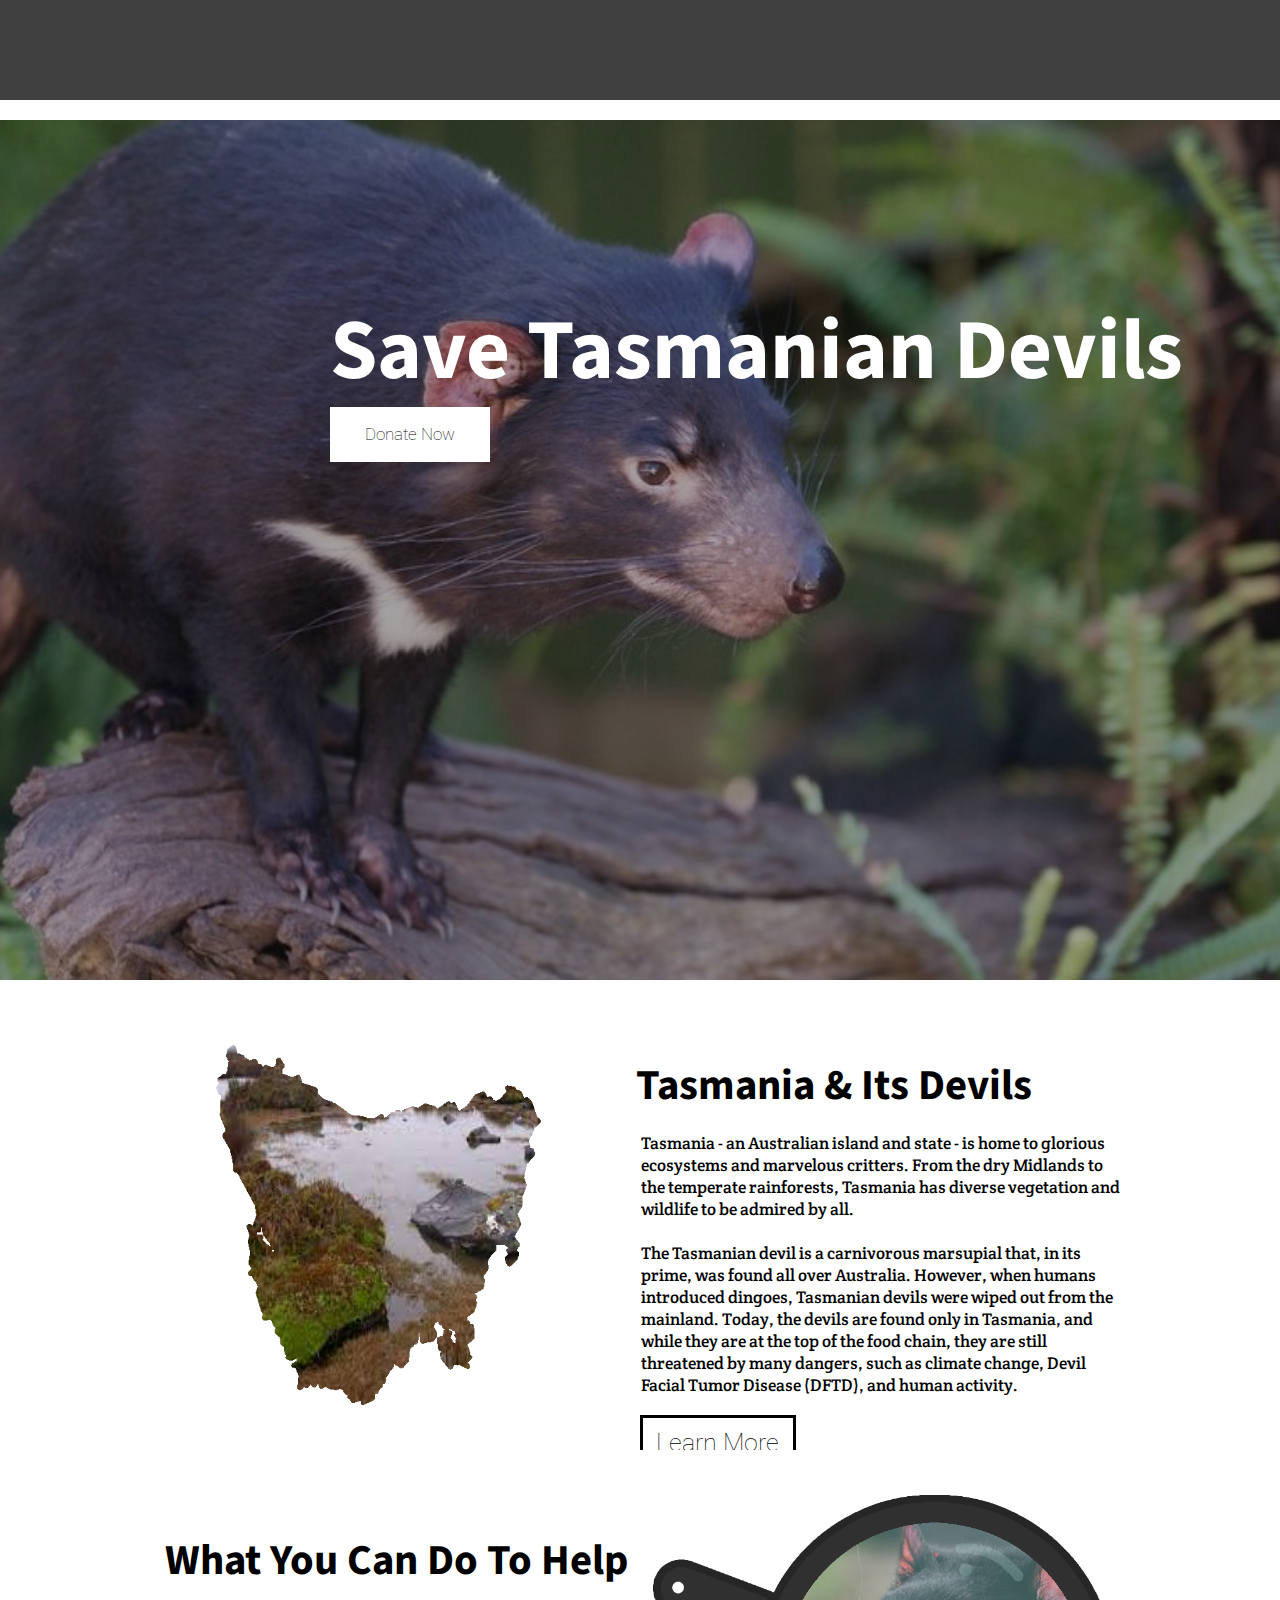
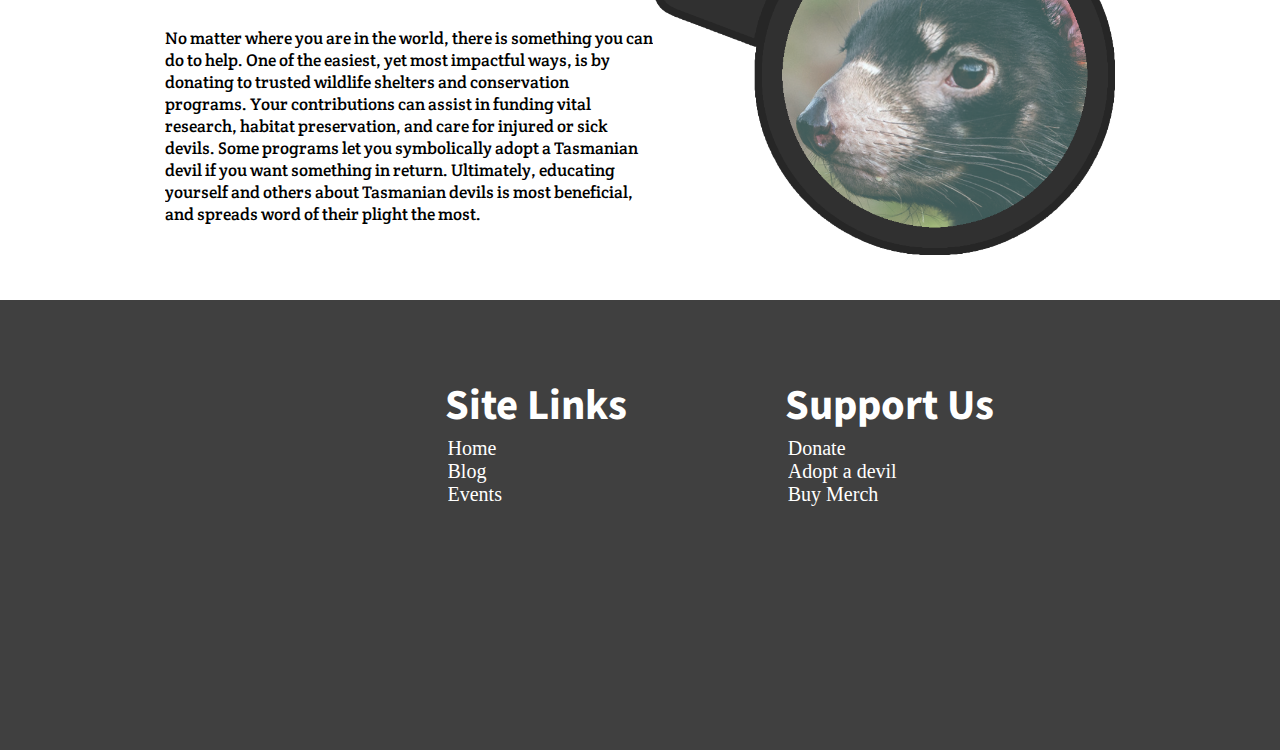
==== index.html @ 51f260eb "Added Header & Developed Footer" ====
<!DOCTYPE html>
<html lang="en" dir="ltr">
  <head>
    <meta charset="utf-8">
    <meta name="viewport" content="width=device-width, initial-scale=1.0">

    <link rel="stylesheet" href="style.css">

    <link rel="preconnect" href="https://fonts.googleapis.com">
    <link rel="preconnect" href="https://fonts.gstatic.com" crossorigin>
    <link href="https://fonts.googleapis.com/css2?family=Source+Sans+3&family=Roboto&family=Crete+Round&family=Roboto+Mono&family=Rubik&family=Martel&display=swap" rel="stylesheet">

    <title>Save Tasmanian Devils</title>
    <link rel="shortcut icon" type="image/x-icon" href="images/Logo/favicon.ico">
  </head>
  <body>
    <header class="header">

    </header>
    <div class="banner large-region region">

      <div class="banner-main-content">
        <div>
          <h1 class="banner-text" style="width: fit-content; display: inline-block; margin: 5px;">Save Tasmanian Devils</h1>
        </div>
        <a class="primary-button-1"
          style="position: relative; left: 0.5%; width: 160px; height: 55px; font-size: 17px;
          line-height: 55px;"
          href="https://www.utasalumni.org.au/devil-appeal?#PC5819_pnlDonationForm">Donate Now</a>
      </div>

      <img src="images/Tasmania/Tasmanian Devil/tasmanian_devil_banner1.jpg" alt="Tasmanian devil on wood"
        style="width: calc(1.84854015*104.160507vh);"
        class="banner-image">
    </div>
    <div class="medium-region region">
      <div class="horizontal-block mobile-vertical-block center" style="width: 80vw; height: 40vh; overflow: visible;">
        <img src="images/Tasmania/Habitats/tasmanian_pool.jpg" alt=""
          style="-webkit-mask-size: 90% 100%; mask-size: 90% 100%;
          -webkit-mask-repeat: no-repeat; mask-repeat: no-repeat;
          -webkit-mask-image: url('images/Tasmania/Tasmania/tasmania_silhouette.png');
          mask-image: url('images/Tasmania/Tasmania/tasmania_silhouette.png');
          transform: scaleX(75%);">
        <div class="flexbox-text" style="flex-basis: 488px; top: -25px; overflow: visible;">
          <h2>Tasmania & Its Devils</h2>
          <p style="position: relative; top: -20px; left: 5px;">
            Tasmania - an Australian island and state - is home to
            glorious ecosystems and marvelous critters. From the dry
            Midlands to the temperate rainforests, Tasmania has
            diverse vegetation and wildlife to be admired by all.
            <br><br>
            The Tasmanian devil is a carnivorous marsupial that,
            in its prime, was found all over Australia. However,
            when humans introduced dingoes, Tasmanian devils were
            wiped out from the mainland. Today, the devils are found
            only in Tasmania, and while they are at the top of the food
            chain, they are still threatened by many dangers, such as
            climate change, Devil Facial Tumor Disease (DFTD), and human activity.
          </p>
          <a class="primary-button-2" style="top: -18px; left: 3.5px; font-size: 25px; line-height: 2em; width: 150px; display: inline-block;">Learn More</a>
        </div>
      </div>
    </div>
    <div class="medium-region region">
      <div class="horizontal-block mobile-vertical-block center" style="width: 80vw; height: 40vh;">
        <div class="flexbox-text" style="flex-basis: 488px;">
          <h2>What You Can Do To Help</h2>
          <p>
            No matter where you are in the world, there is something you can do
            to help. One of the easiest, yet most impactful ways, is by
            donating to trusted wildlife shelters and conservation programs.
            Your contributions can assist in funding vital research, habitat
            preservation, and care for injured or sick devils. Some programs
            let you symbolically adopt a Tasmanian devil if you want something
            in return. Ultimately, educating yourself and others about Tasmanian
             devils is most beneficial, and spreads word of their plight the most.</p>
        </div>
        <img src="images/Tasmania/Tasmanian Devil/tasmanian_devil_magnifying_glass.png" alt=""
        style="flex-shrink: 0;">
      </div>
    </div>
    <footer class="medium-region region" style="background-color: #404040;">
      <div class="horizontal-block mobile-vertical-block center" style="width: 80vw; height: 40vh; justify-content: space-evenly; overflow: visible;">
        <img src="images/Logo/main_logo_text_white.png" alt="">
        <div style="height: 400px; flex-shrink: 0;">
          <h2 style="margin: 30px 0 0;">Site Links</h2>
          <ul style="position: relative; top: -15px;">
            <li><a href="/index.html">Home</a></li>
            <li><a>Blog</a></li>
            <li><a>Events</a></li>
          </ul>
        </div>
        <div style="height: 400px; flex-shrink: 0;">
          <h2 style="margin: 30px 0 0;">Support Us</h2>
          <ul style="position: relative; top: -15px;">
            <li><a href="https://www.utasalumni.org.au/devil-appeal?#PC5819_pnlDonationForm">Donate</a></li>
            <li><a>Adopt a devil</a></li>
            <li><a>Buy Merch</a></li>
          </ul>
        </div>
      </div>
    </footer>

    <script src="script.js"></script>
  </body>
</html>
---- style.css ----
* { overflow-x: hidden; }

header {
  width: 100%;
  height: 100px;
  background-color: #404040;

  z-index: 2;
}

footer > * {
  color: white;
}

body {
  width: 100vw;
  margin: 0px;
}

img {
  display: block;
}

h1, h2, h3, h4, h5, h6 {
  font-family: "Source Sans 3", sans-serif;
  overflow-y: hidden;
}

h1 {
    font-size: 64pt;
    line-height: 68pt;
    color: white;
}

h2 {
  font-size: 32pt;

  height: fit-content;
  overflow: hidden;
  text-overflow: clip;
}

p {
  font-family: "Crete Round", sans-serif;
  font-size: 13pt;
}

ul {
  list-style-type: none;
  padding-left: 3px;
}

li {
  /* font-family: "Martel", serif; */
  font-size: 20px;
}

li > a {
  color: white;
  text-decoration: none;
}

.region {
  display: block;
  overflow: hidden;
}

.small-region {
  height: 40vh;
}

.medium-region {
  height: 50vh;
}

.large-region {
  height: 100vh;
}


.horizontal-block {
  display: flex;
  justify-content: center;
  overflow: clip;
}

.flexbox-text {
  position: relative;
}


.banner {
  position: relative;
}

.banner-main-content {
  width: calc(100vw - 25.4%);

  left: 25.4%;
  top: 202px;
  position: relative;
}

.banner-text {
  z-index: 1;
  position: relative;
}

.banner-image {
  left: 50%;
  top: 20px;
  transform: translateX(-50%);
  position: absolute;

  height: calc(100vh - 40px);
  object-fit: cover;

  border-radius: 50px;

  filter: brightness(66%) grayscale(15%);
  -webkit-filter: brightness(66%) grayscale(15%);

  z-index: 0;
}


.primary-button-1, .primary-button-2 {
  position: relative;
  display: inline-block;

  font-family: "Roboto", sans-serif;
  font-weight: 100;

  text-align: center;
  text-decoration: none;
  color: black;

  background-color: white;

  z-index: 1;
  transition: background-color 125ms, color 125ms;
}

.primary-button-1:hover, .primary-button-2:hover { color: white; }

.primary-button-2 { border-style: solid; }

.primary-button-1:hover { background-color: #35373b; }

.primary-button-2:hover { background-color: black; border-color: black; }


.horizontal-center {
  position: relative;
  left: 50%;
  -webkit-transform: translateX(-50%);
  transform: translateX(-50%);
}

.vertical-center {
  position: relative;
  top: 50%;
  -webkit-transform: translateY(-50%);
  transform: translateY(-50%);
}

.center {
  position: relative;
  left: 50%; top: 50%;
  -webkit-transform: translate(-50%, -50%);
  transform: translate(-50%, -50%);
}


@media screen and (max-width: 1270px) {
  .banner-main-content {
    width: calc(100vw - 10%);
    left: 10%;
    top: 185px;
  }

  .banner-image {
    top: 0px;
    height: 100vh;
    border-radius: 0px;
  }
}

@media screen and (max-width: 870px) {
  .small-region { height: 60vh }
}

@media screen and (max-width: 480px) {
  .banner-text { font-size: 48pt; }
}

@media screen and (max-aspect-ratio: 7/6) {
  .medium-region { height: 80vh }
  .mobile-vertical-block { flex-direction: column; align-items: center;}
  .mobile-vertical-block > img { height: 356.4px; min-height: 30vw;}

  .flexbox-text {
    top: 0;
    text-align: center;
  }

  /*.mobile-vertical-block > .flexbox-text:nth-child(2) {
    top: -25px;
  }*/

  .flexbox-text > p {
    font-size: 11pt;
  }
}
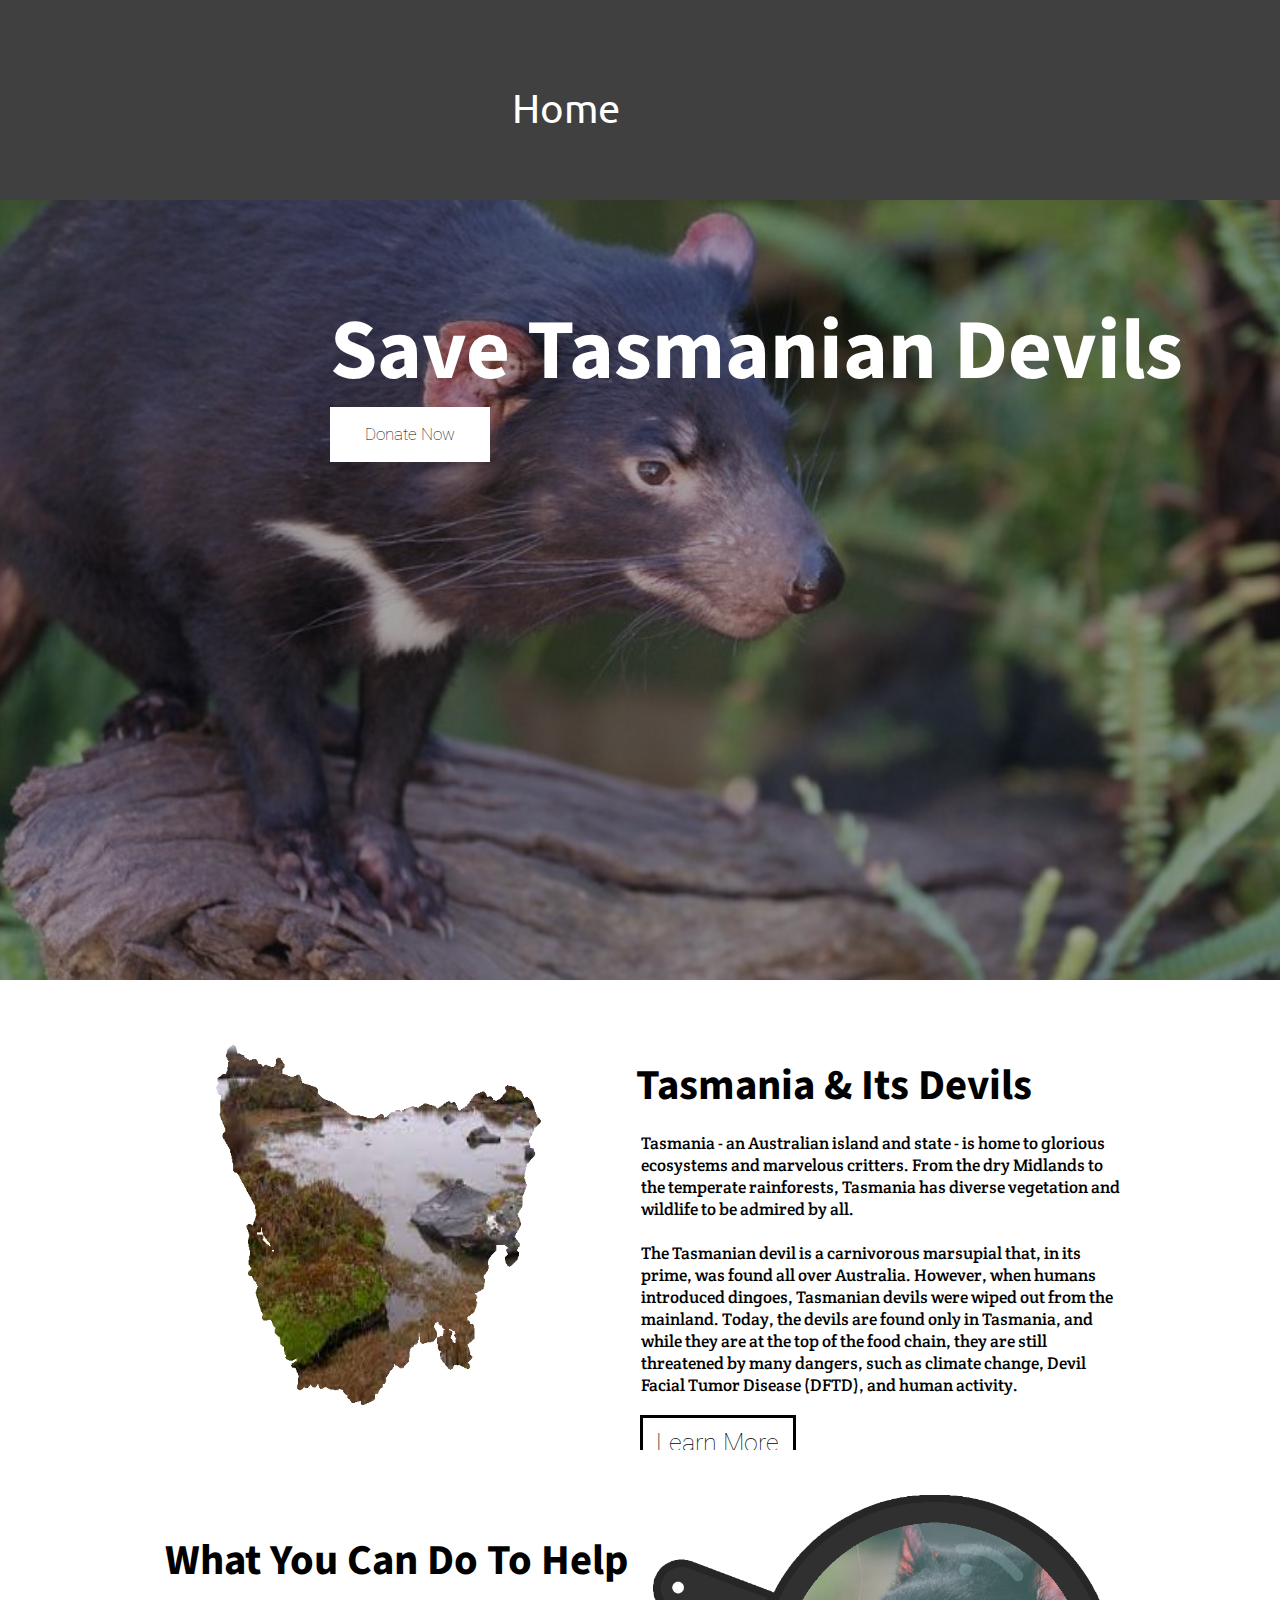
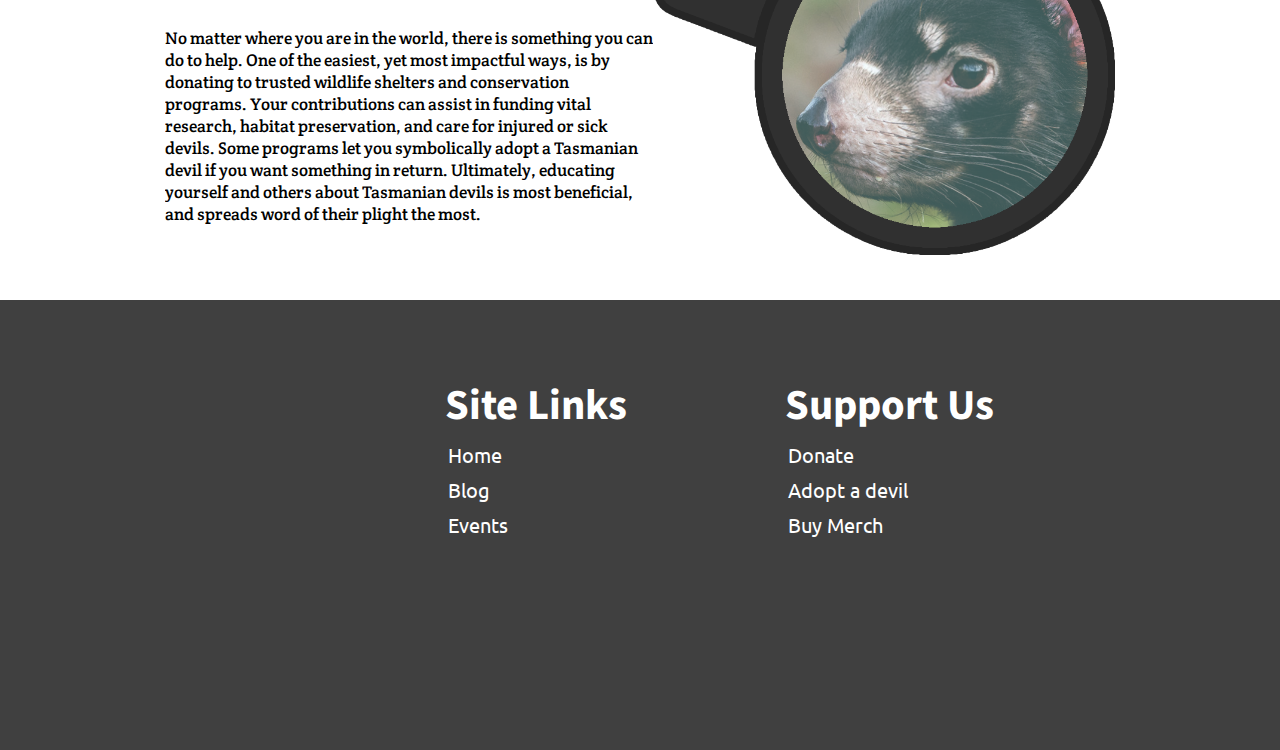
==== commit d5b20586: "Added Buttons to Header" ====
--- a/index.html
+++ b/index.html
@@ -8,15 +8,23 @@
 
     <link rel="preconnect" href="https://fonts.googleapis.com">
     <link rel="preconnect" href="https://fonts.gstatic.com" crossorigin>
-    <link href="https://fonts.googleapis.com/css2?family=Source+Sans+3&family=Roboto&family=Crete+Round&family=Roboto+Mono&family=Rubik&family=Martel&display=swap" rel="stylesheet">
+    <link href="https://fonts.googleapis.com/css2?family=Source+Sans+3&family=Roboto&family=Crete+Round&family=Roboto+Mono&family=Ubuntu&display=swap" rel="stylesheet">
 
     <title>Save Tasmanian Devils</title>
     <link rel="shortcut icon" type="image/x-icon" href="images/Logo/favicon.ico">
   </head>
   <body>
-    <header class="header">
-
-    </header>
+    <div class="header">
+      <ul style="margin: 0; overflow: visible; top: 0; position: absolute;">
+        <li class="horizontal-list-item"><a href="/tasmanian-devil-project" style="display: contents;"><img src="images/Logo/main_logo_text_white.png" alt="" class="main-logo"></a></li>
+        <li style="left: 40vw; position: absolute;">
+          <a href="/tasmanian-devil-project" class="horizontal-list-item horizontal-list-text">Home</a>
+          <a href="" class="horizontal-list-item horizontal-list-text">Blog</a>
+          <a href="" class="horizontal-list-item horizontal-list-text">Events</a>
+        </li>
+      </ul>
+    </div>
+    <div>
     <div class="banner large-region region">
 
       <div class="banner-main-content">
@@ -85,7 +93,7 @@
         <div style="height: 400px; flex-shrink: 0;">
           <h2 style="margin: 30px 0 0;">Site Links</h2>
           <ul style="position: relative; top: -15px;">
-            <li><a href="/index.html">Home</a></li>
+            <li><a href="/tasmanian-devil-project">Home</a></li>
             <li><a>Blog</a></li>
             <li><a>Events</a></li>
           </ul>
--- a/style.css
+++ b/style.css
@@ -1,8 +1,13 @@
 * { overflow-x: hidden; }
 
-header {
+.header {
+  overflow: clip;
+
+  position: absolute;
+  top: 0;
+
   width: 100%;
-  height: 100px;
+  height: 200px;
   background-color: #404040;
 
   z-index: 2;
@@ -15,6 +20,7 @@
 body {
   width: 100vw;
   margin: 0px;
+  padding-top: 100px;
 }
 
 img {
@@ -48,16 +54,35 @@
 ul {
   list-style-type: none;
   padding-left: 3px;
+  line-height: 35px;
 }
 
 li {
-  /* font-family: "Martel", serif; */
+  overflow: visible;
+  font-family: "Ubuntu", sans-serif;
   font-size: 20px;
 }
 
 li > a {
   color: white;
   text-decoration: none;
+}
+
+.horizontal-list-item {
+  float: left;
+}
+
+.horizontal-list-text {
+  font-size: 40px;
+  margin: 75% 0;
+}
+
+.main-logo {
+  height: 180px;
+
+  top: 10px;
+  left: 10%;
+  position: relative;
 }
 
 .region {
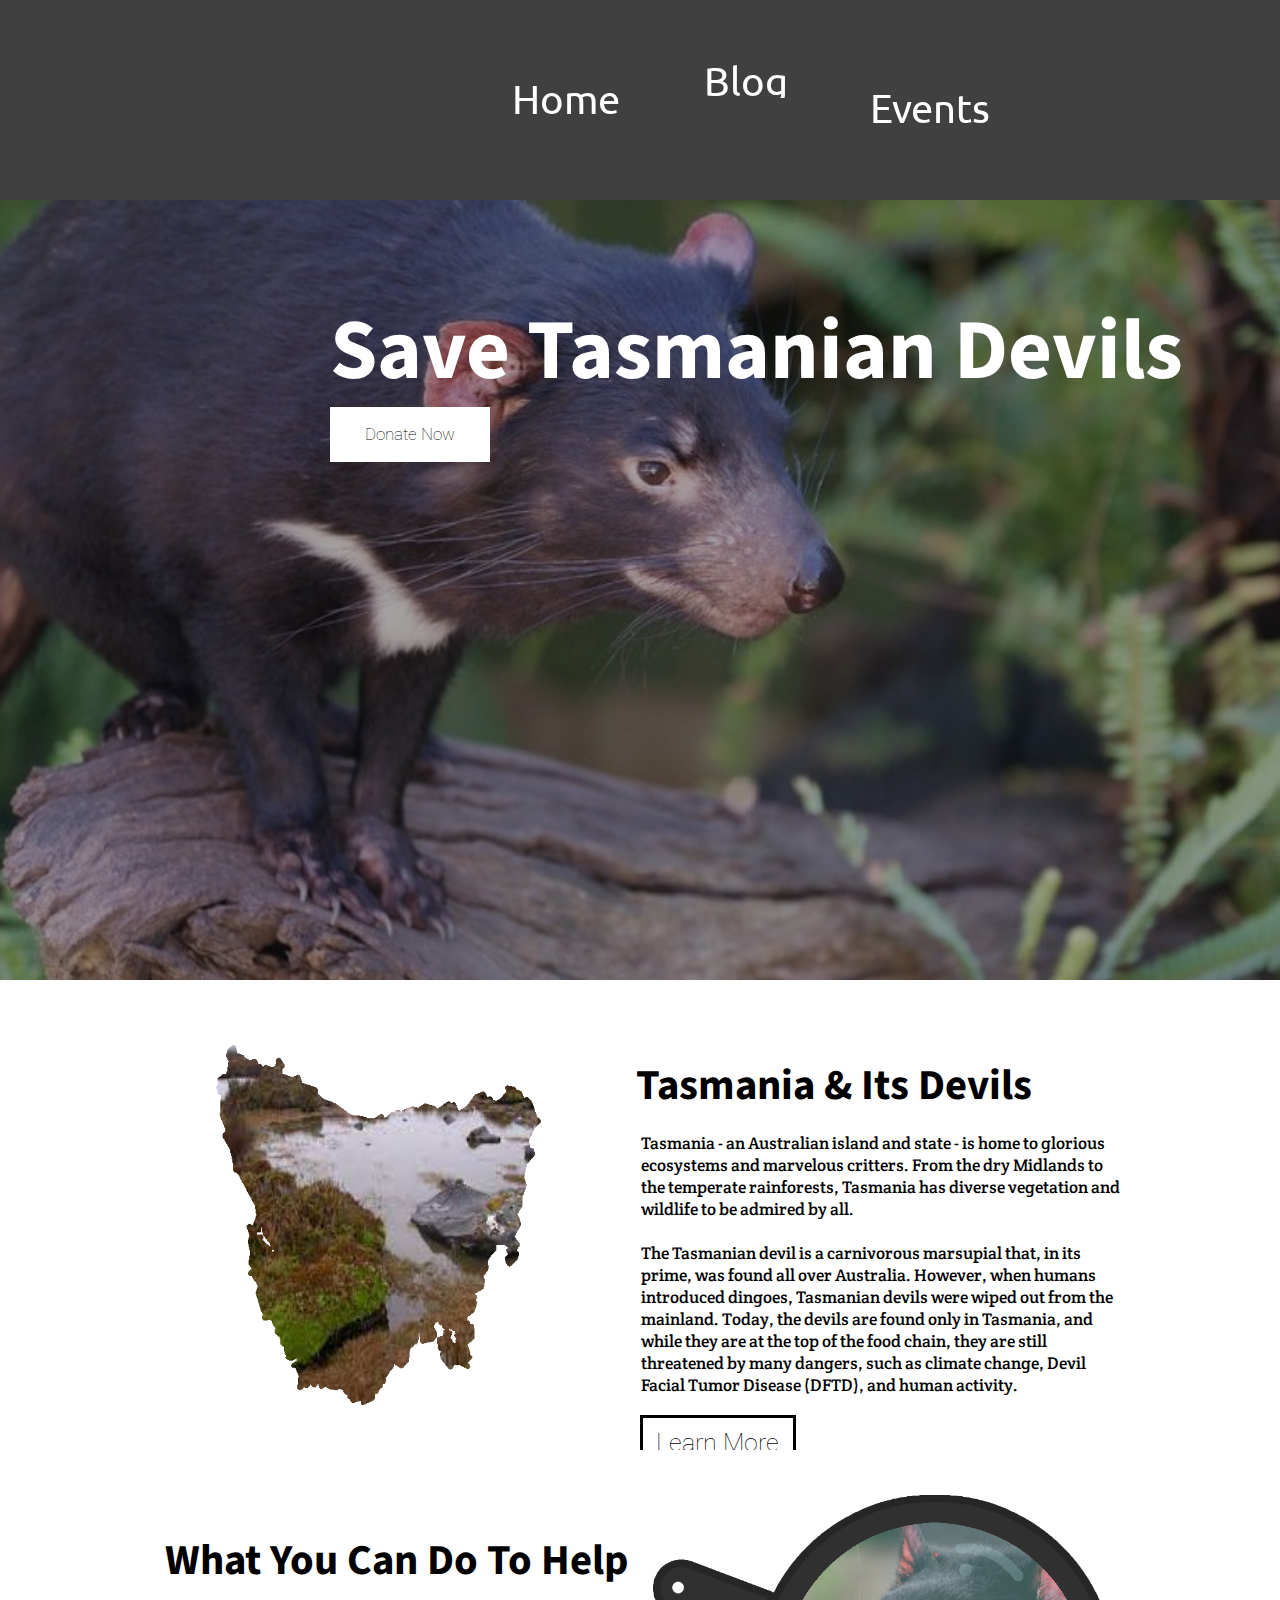
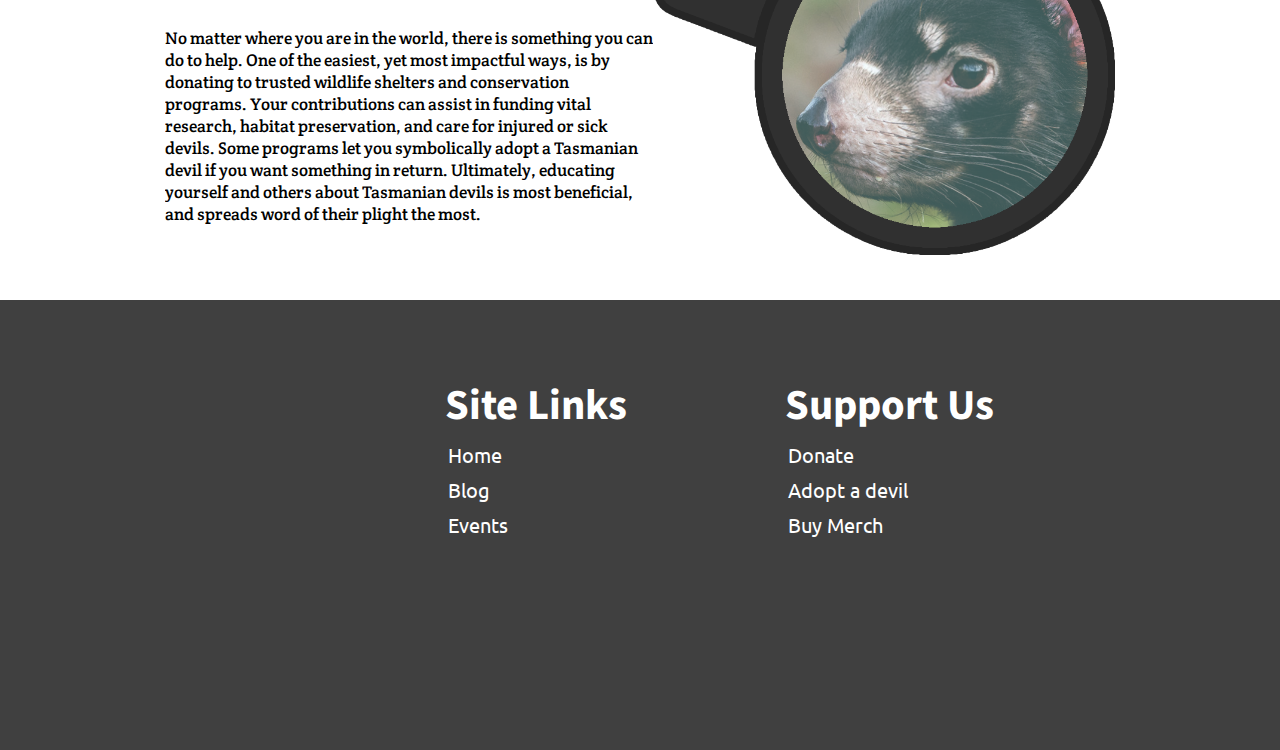
==== commit 76de368b: "Update index.html" ====
--- a/index.html
+++ b/index.html
@@ -15,13 +15,11 @@
   </head>
   <body>
     <div class="header">
-      <ul style="margin: 0; overflow: visible; top: 0; position: absolute;">
+      <ul style="margin: 0; overflow: visible; top: 0; position: fixed;">
         <li class="horizontal-list-item"><a href="/tasmanian-devil-project" style="display: contents;"><img src="images/Logo/main_logo_text_white.png" alt="" class="main-logo"></a></li>
-        <li style="left: 40vw; position: absolute;">
-          <a href="/tasmanian-devil-project" class="horizontal-list-item horizontal-list-text">Home</a>
-          <a href="" class="horizontal-list-item horizontal-list-text">Blog</a>
-          <a href="" class="horizontal-list-item horizontal-list-text">Events</a>
-        </li>
+        <li class="horizontal-list-item" style="left: 40vw; position: absolute;"> <a href="/tasmanian-devil-project" class="horizontal-list-item horizontal-list-text">Home</a></li>
+        <li class="horizontal-list-item" style="left: 55vw; position: absolute;"><a href="" class="horizontal-list-item horizontal-list-text">Blog</a></li>
+        <li class="horizontal-list-item" style="left: 68vw; position: absolute;"><a href="" class="horizontal-list-item horizontal-list-text">Events</a></li>
       </ul>
     </div>
     <div>
@@ -92,7 +90,7 @@
         <img src="images/Logo/main_logo_text_white.png" alt="">
         <div style="height: 400px; flex-shrink: 0;">
           <h2 style="margin: 30px 0 0;">Site Links</h2>
-          <ul style="position: relative; top: -15px;">
+          <ul style="position: relative; top: -15px; line-height: 35px;">
             <li><a href="/tasmanian-devil-project">Home</a></li>
             <li><a>Blog</a></li>
             <li><a>Events</a></li>
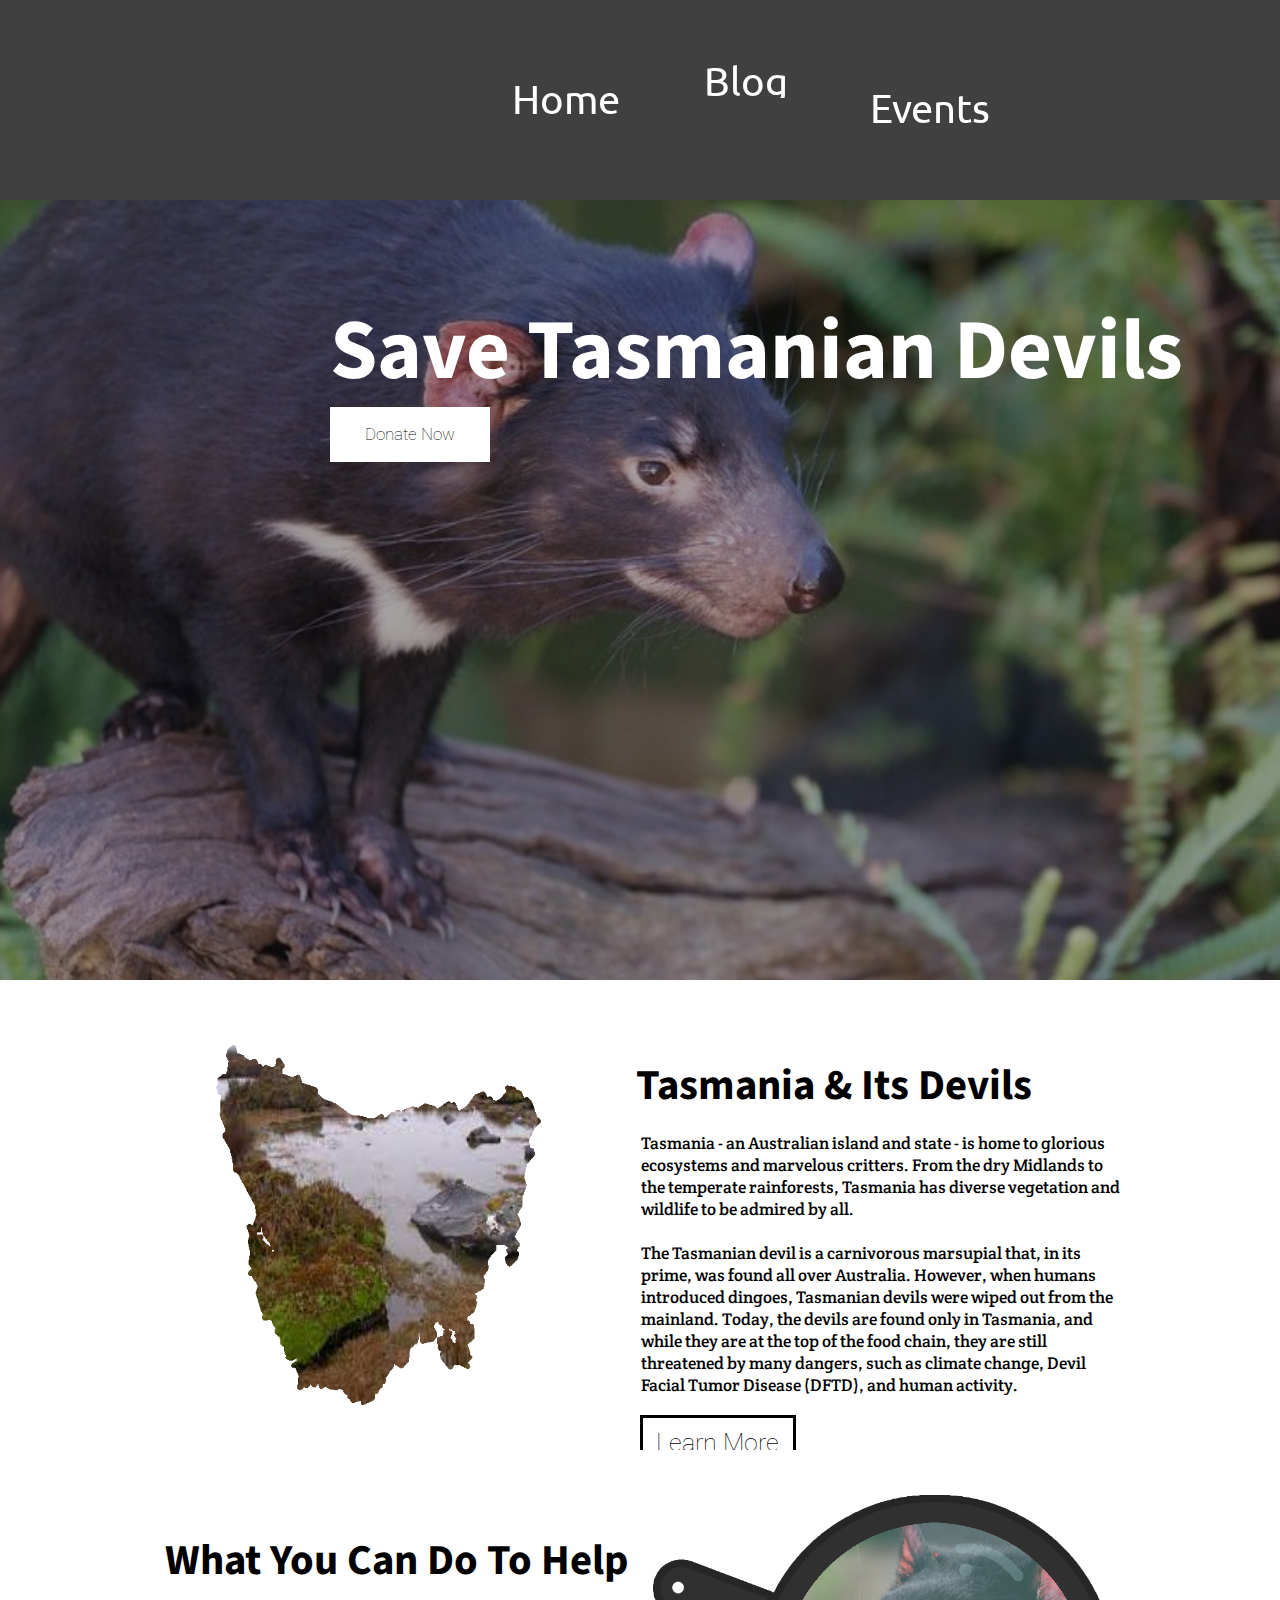
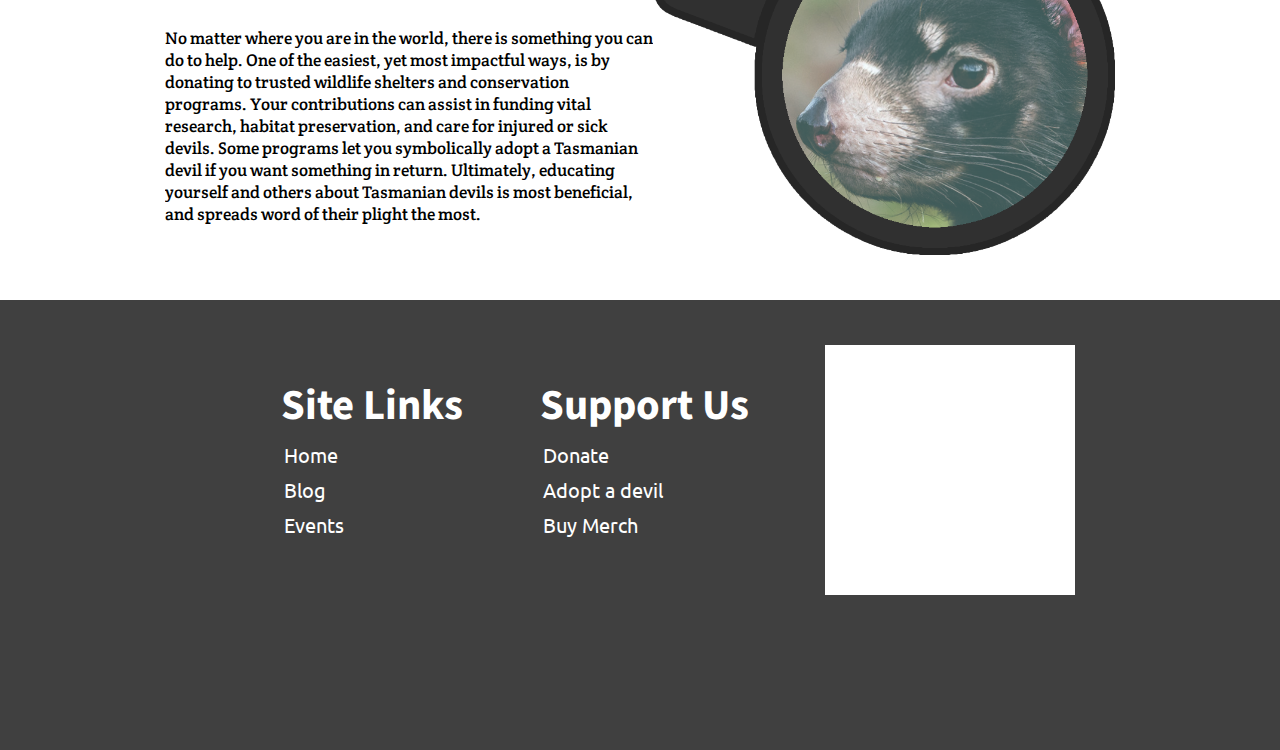
==== commit ed06cada: "Added Blogs and Map" ====
--- a/index.html
+++ b/index.html
@@ -15,6 +15,7 @@
   </head>
   <body>
     <div class="header">
+      <div style="width: 100%; height: 200px; top: -200px; position: relative; background-color: #404040;"></div>
       <ul style="margin: 0; overflow: visible; top: 0; position: fixed;">
         <li class="horizontal-list-item"><a href="/tasmanian-devil-project" style="display: contents;"><img src="images/Logo/main_logo_text_white.png" alt="" class="main-logo"></a></li>
         <li class="horizontal-list-item" style="left: 40vw; position: absolute;"> <a href="/tasmanian-devil-project" class="horizontal-list-item horizontal-list-text">Home</a></li>
@@ -104,6 +105,7 @@
             <li><a>Buy Merch</a></li>
           </ul>
         </div>
+        <iframe src="/map_of_zoos.html" width="250" height="250" style="border:none;"></iframe>
       </div>
     </footer>
 
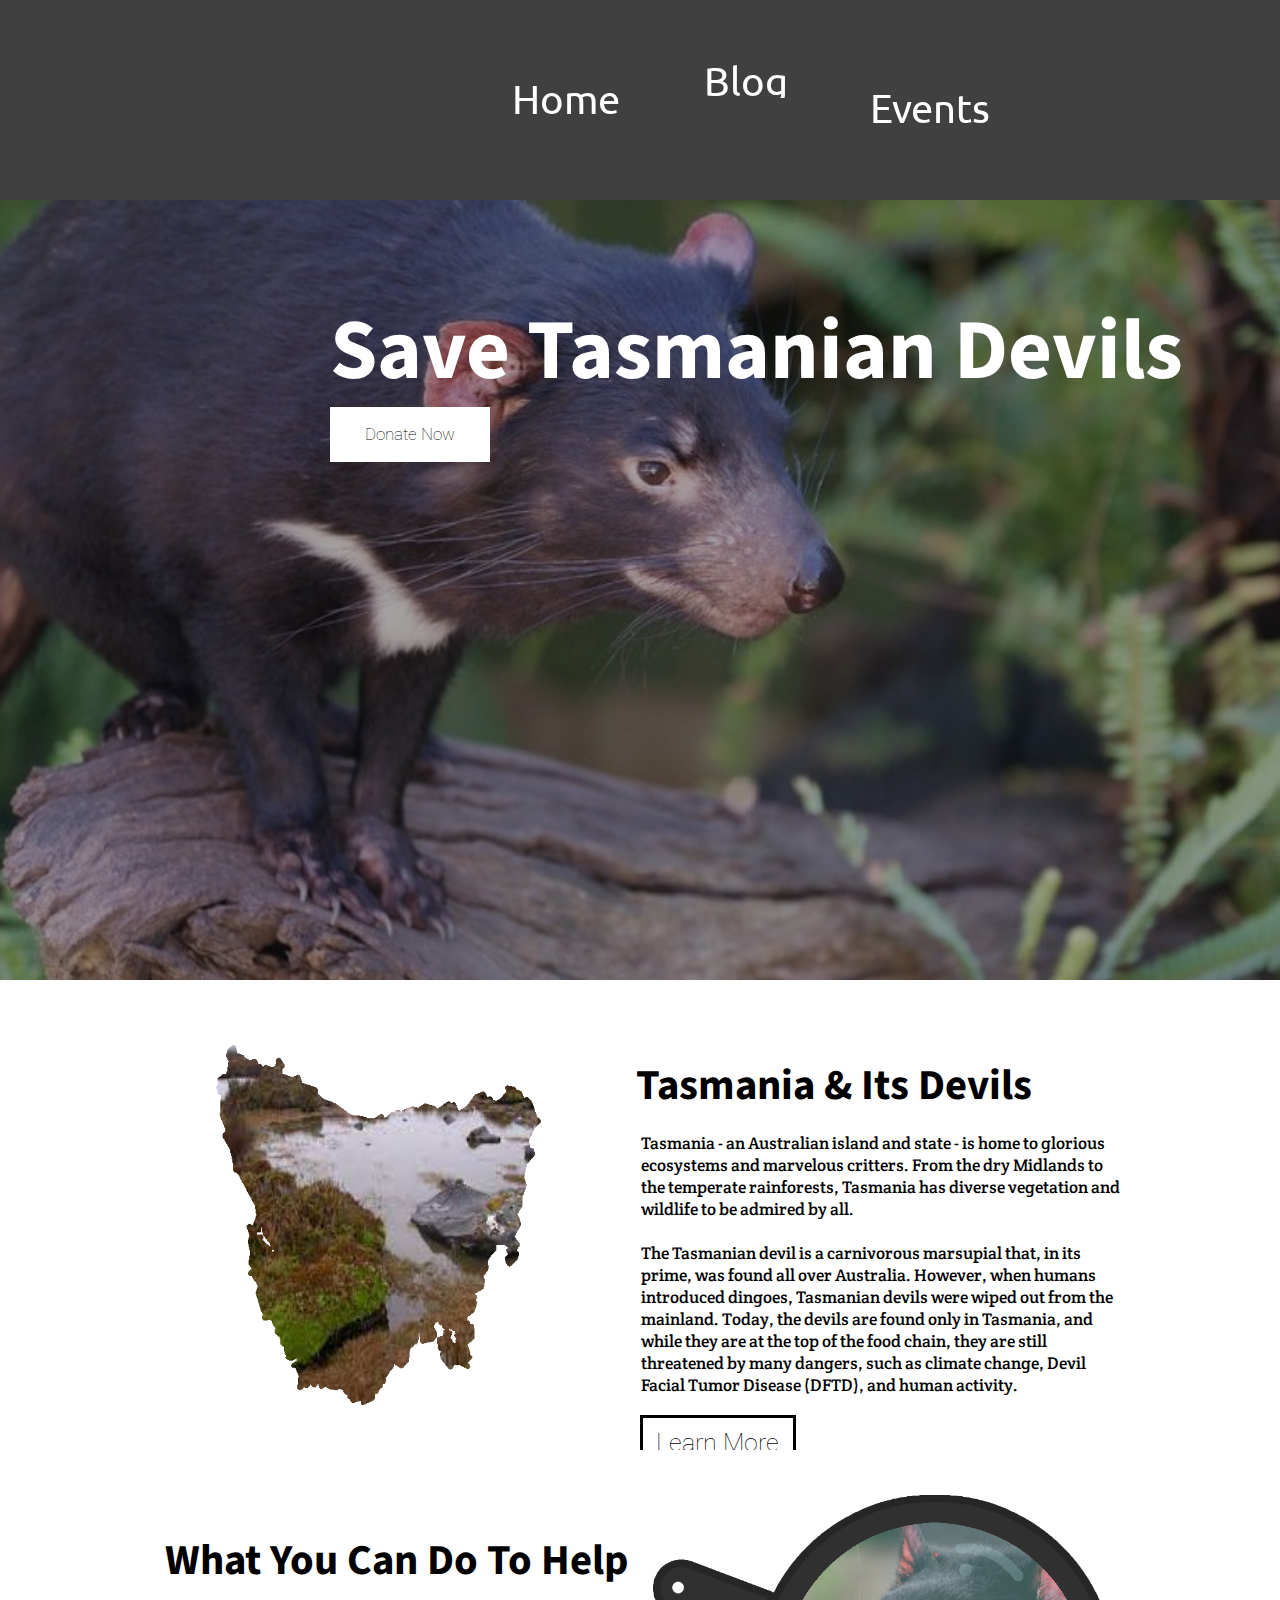
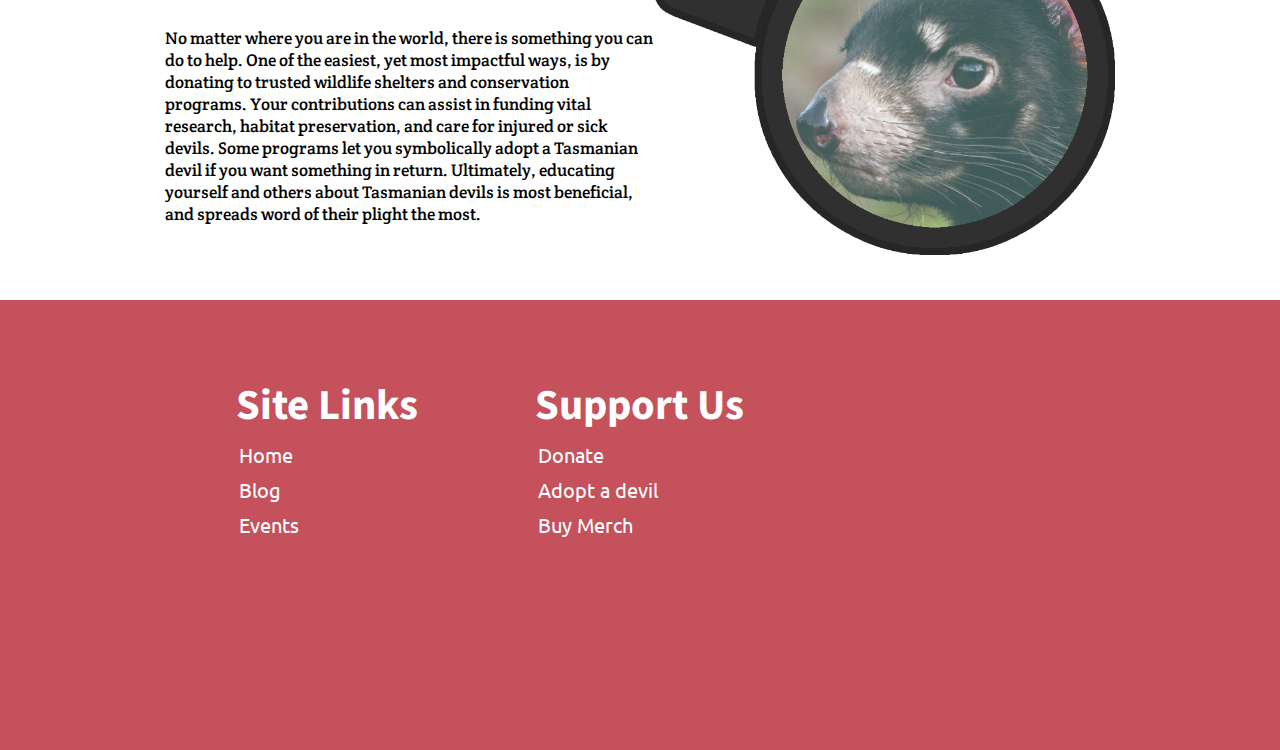
==== commit d5299e75: "Update index.html" ====
--- a/index.html
+++ b/index.html
@@ -86,8 +86,8 @@
         style="flex-shrink: 0;">
       </div>
     </div>
-    <footer class="medium-region region" style="background-color: #404040;">
-      <div class="horizontal-block mobile-vertical-block center" style="width: 80vw; height: 40vh; justify-content: space-evenly; overflow: visible;">
+    <footer class="medium-region region" style="background-color: #c4515c;">
+      <div class="horizontal-block mobile-vertical-block center" style="width: 100%; height: 40vh; justify-content: space-evenly; overflow: visible;">
         <img src="images/Logo/main_logo_text_white.png" alt="">
         <div style="height: 400px; flex-shrink: 0;">
           <h2 style="margin: 30px 0 0;">Site Links</h2>
@@ -105,7 +105,7 @@
             <li><a>Buy Merch</a></li>
           </ul>
         </div>
-        <iframe src="/map_of_zoos.html" width="250" height="250" style="border:none;"></iframe>
+        <iframe sandbox="allow-same-origin allow-scripts" src="https://awesomezachyt.github.io/tasmanian-devil-project/map_of_zoos.html" width="300" height="300" style="border:none;"></iframe>
       </div>
     </footer>
 
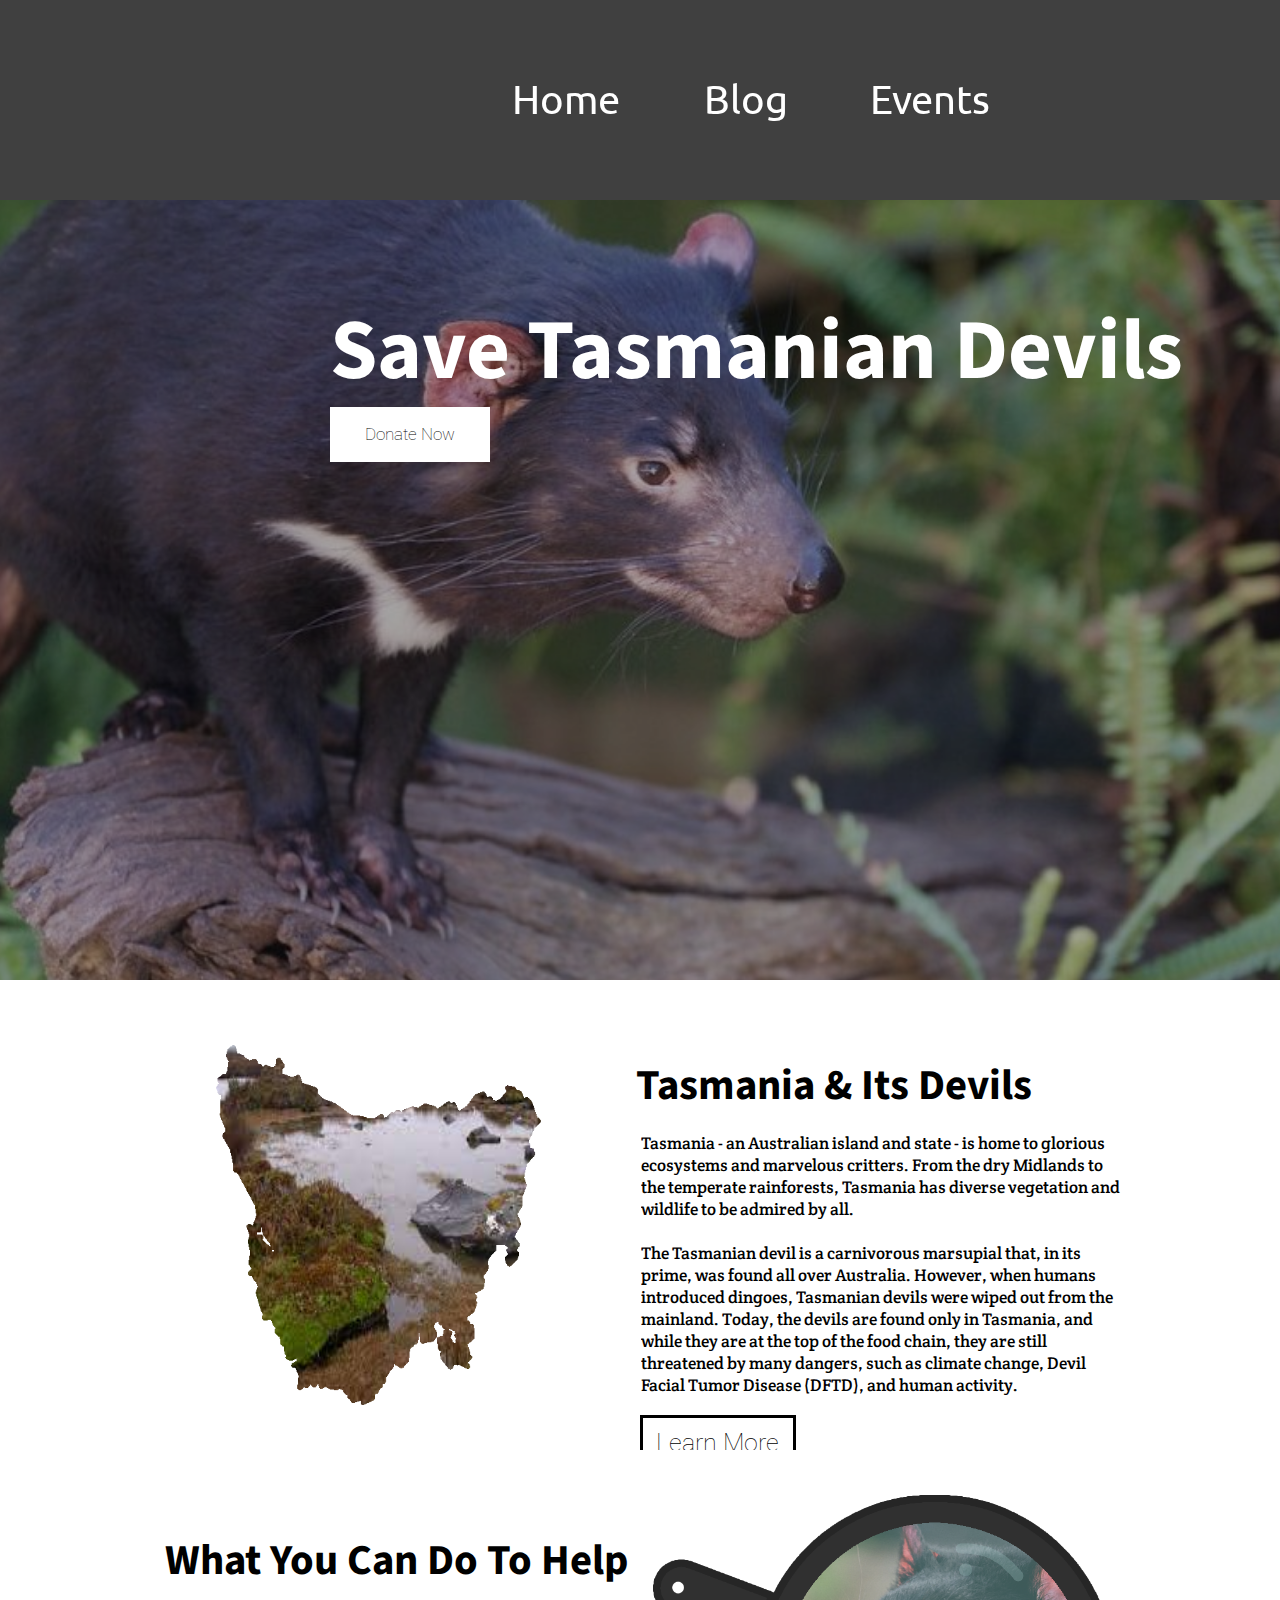
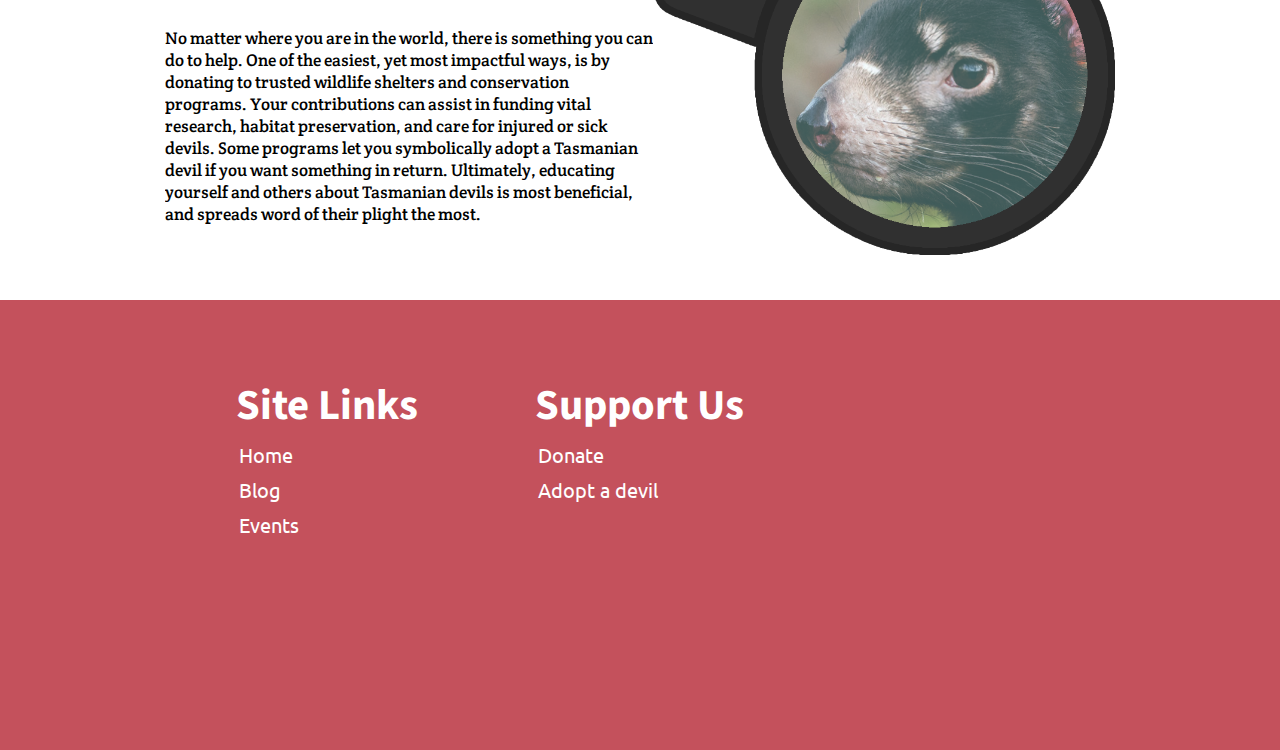
==== commit 9edc0bb5: "Added Blog Styling" ====
--- a/index.html
+++ b/index.html
@@ -4,7 +4,7 @@
     <meta charset="utf-8">
     <meta name="viewport" content="width=device-width, initial-scale=1.0">
 
-    <link rel="stylesheet" href="style.css">
+    <link rel="stylesheet" href="https://awesomezachyt.github.io/tasmanian-devil-project/style.css">
 
     <link rel="preconnect" href="https://fonts.googleapis.com">
     <link rel="preconnect" href="https://fonts.gstatic.com" crossorigin>
@@ -15,11 +15,11 @@
   </head>
   <body>
     <div class="header">
-      <div style="width: 100%; height: 200px; top: -200px; position: relative; background-color: #404040;"></div>
+      <div style="width: 100%; height: 200px; top: -200px; position: relative; background-color: #404040; z-index: 2;"></div>
       <ul style="margin: 0; overflow: visible; top: 0; position: fixed;">
         <li class="horizontal-list-item"><a href="/tasmanian-devil-project" style="display: contents;"><img src="images/Logo/main_logo_text_white.png" alt="" class="main-logo"></a></li>
         <li class="horizontal-list-item" style="left: 40vw; position: absolute;"> <a href="/tasmanian-devil-project" class="horizontal-list-item horizontal-list-text">Home</a></li>
-        <li class="horizontal-list-item" style="left: 55vw; position: absolute;"><a href="" class="horizontal-list-item horizontal-list-text">Blog</a></li>
+        <li class="horizontal-list-item" style="left: 55vw; position: absolute;"><a href="/tasmanian-devil-project/blog/blogs.html" class="horizontal-list-item horizontal-list-text">Blog</a></li>
         <li class="horizontal-list-item" style="left: 68vw; position: absolute;"><a href="" class="horizontal-list-item horizontal-list-text">Events</a></li>
       </ul>
     </div>
@@ -93,16 +93,15 @@
           <h2 style="margin: 30px 0 0;">Site Links</h2>
           <ul style="position: relative; top: -15px; line-height: 35px;">
             <li><a href="/tasmanian-devil-project">Home</a></li>
-            <li><a>Blog</a></li>
+            <li><a href="/tasmanian-devil-project/blog/blogs.html">Blog</a></li>
             <li><a>Events</a></li>
           </ul>
         </div>
         <div style="height: 400px; flex-shrink: 0;">
           <h2 style="margin: 30px 0 0;">Support Us</h2>
-          <ul style="position: relative; top: -15px;">
+          <ul style="position: relative; top: -15px; line-height: 35px;">
             <li><a href="https://www.utasalumni.org.au/devil-appeal?#PC5819_pnlDonationForm">Donate</a></li>
-            <li><a>Adopt a devil</a></li>
-            <li><a>Buy Merch</a></li>
+            <li><a href="https://www.reptilepark.com.au/adopt-a-devil/">Adopt a devil</a></li>
           </ul>
         </div>
         <iframe sandbox="allow-same-origin allow-scripts" src="https://awesomezachyt.github.io/tasmanian-devil-project/map_of_zoos.html" width="300" height="300" style="border:none;"></iframe>
